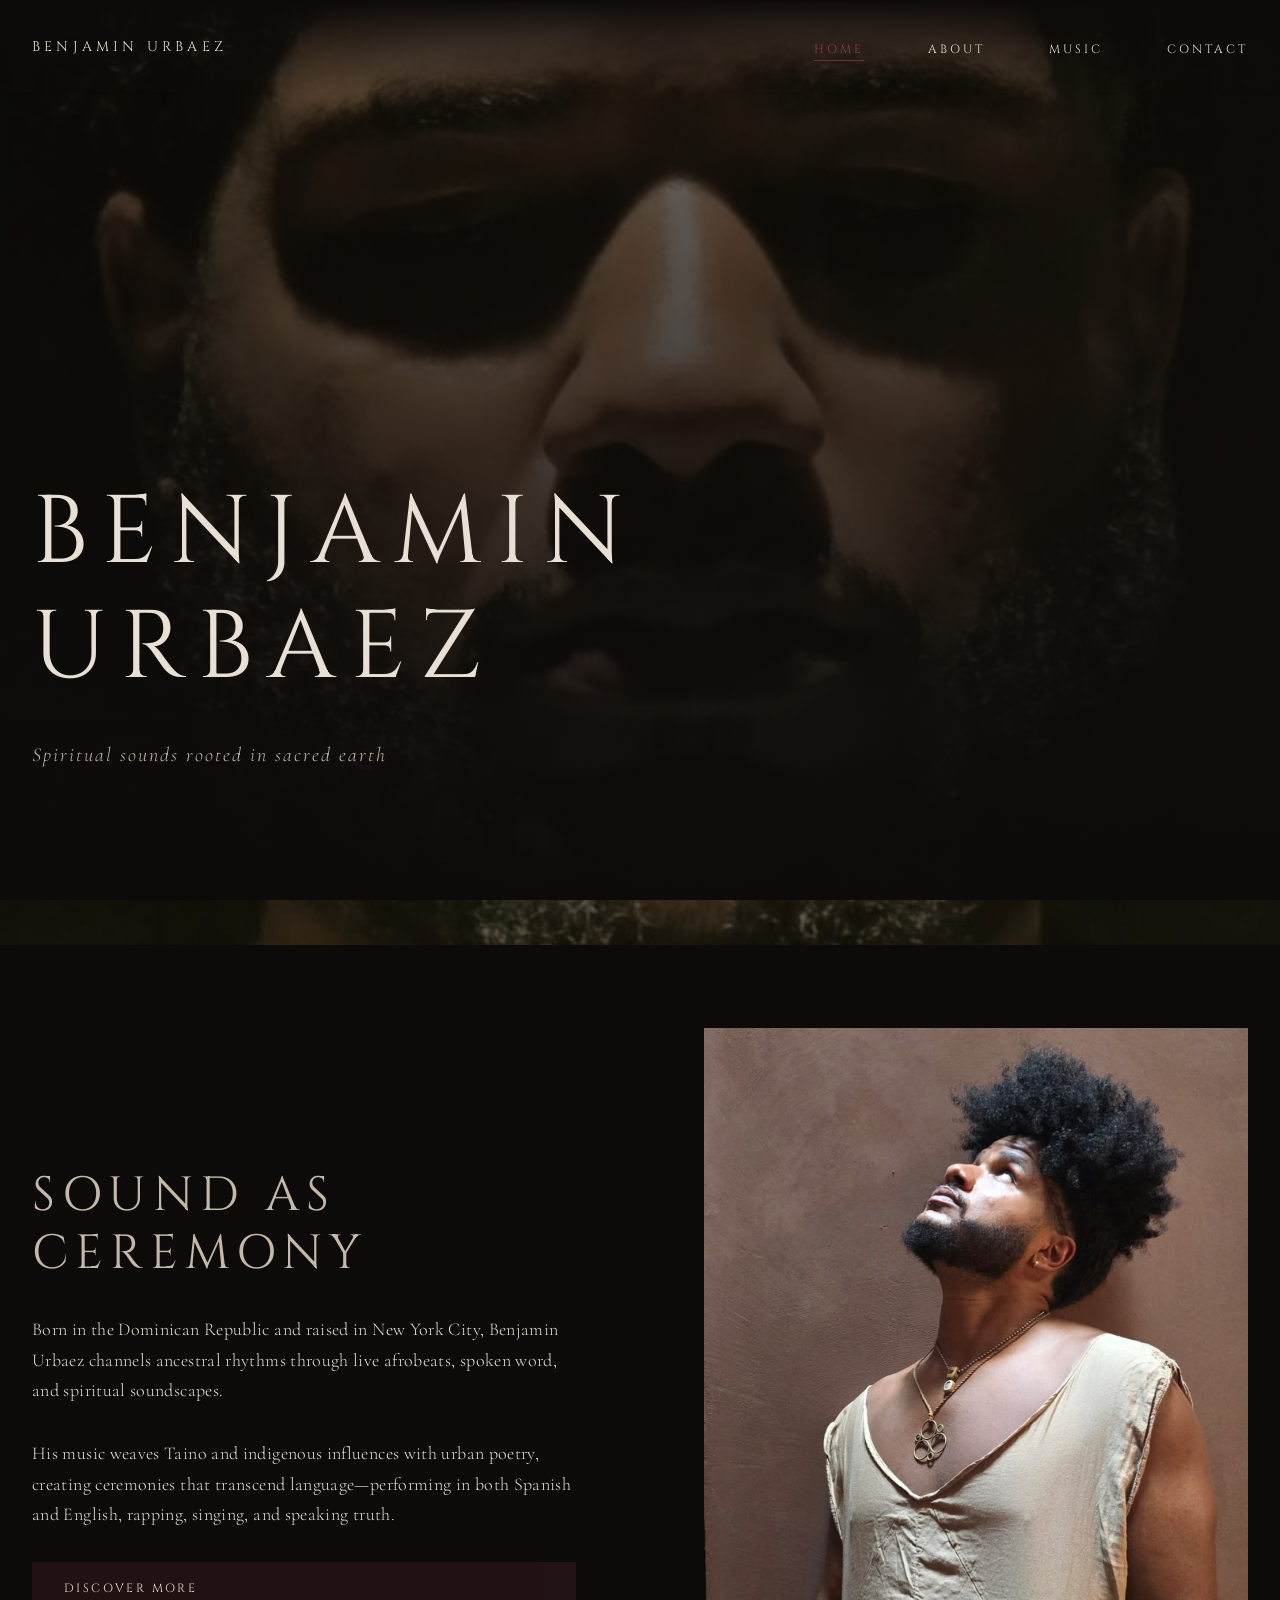
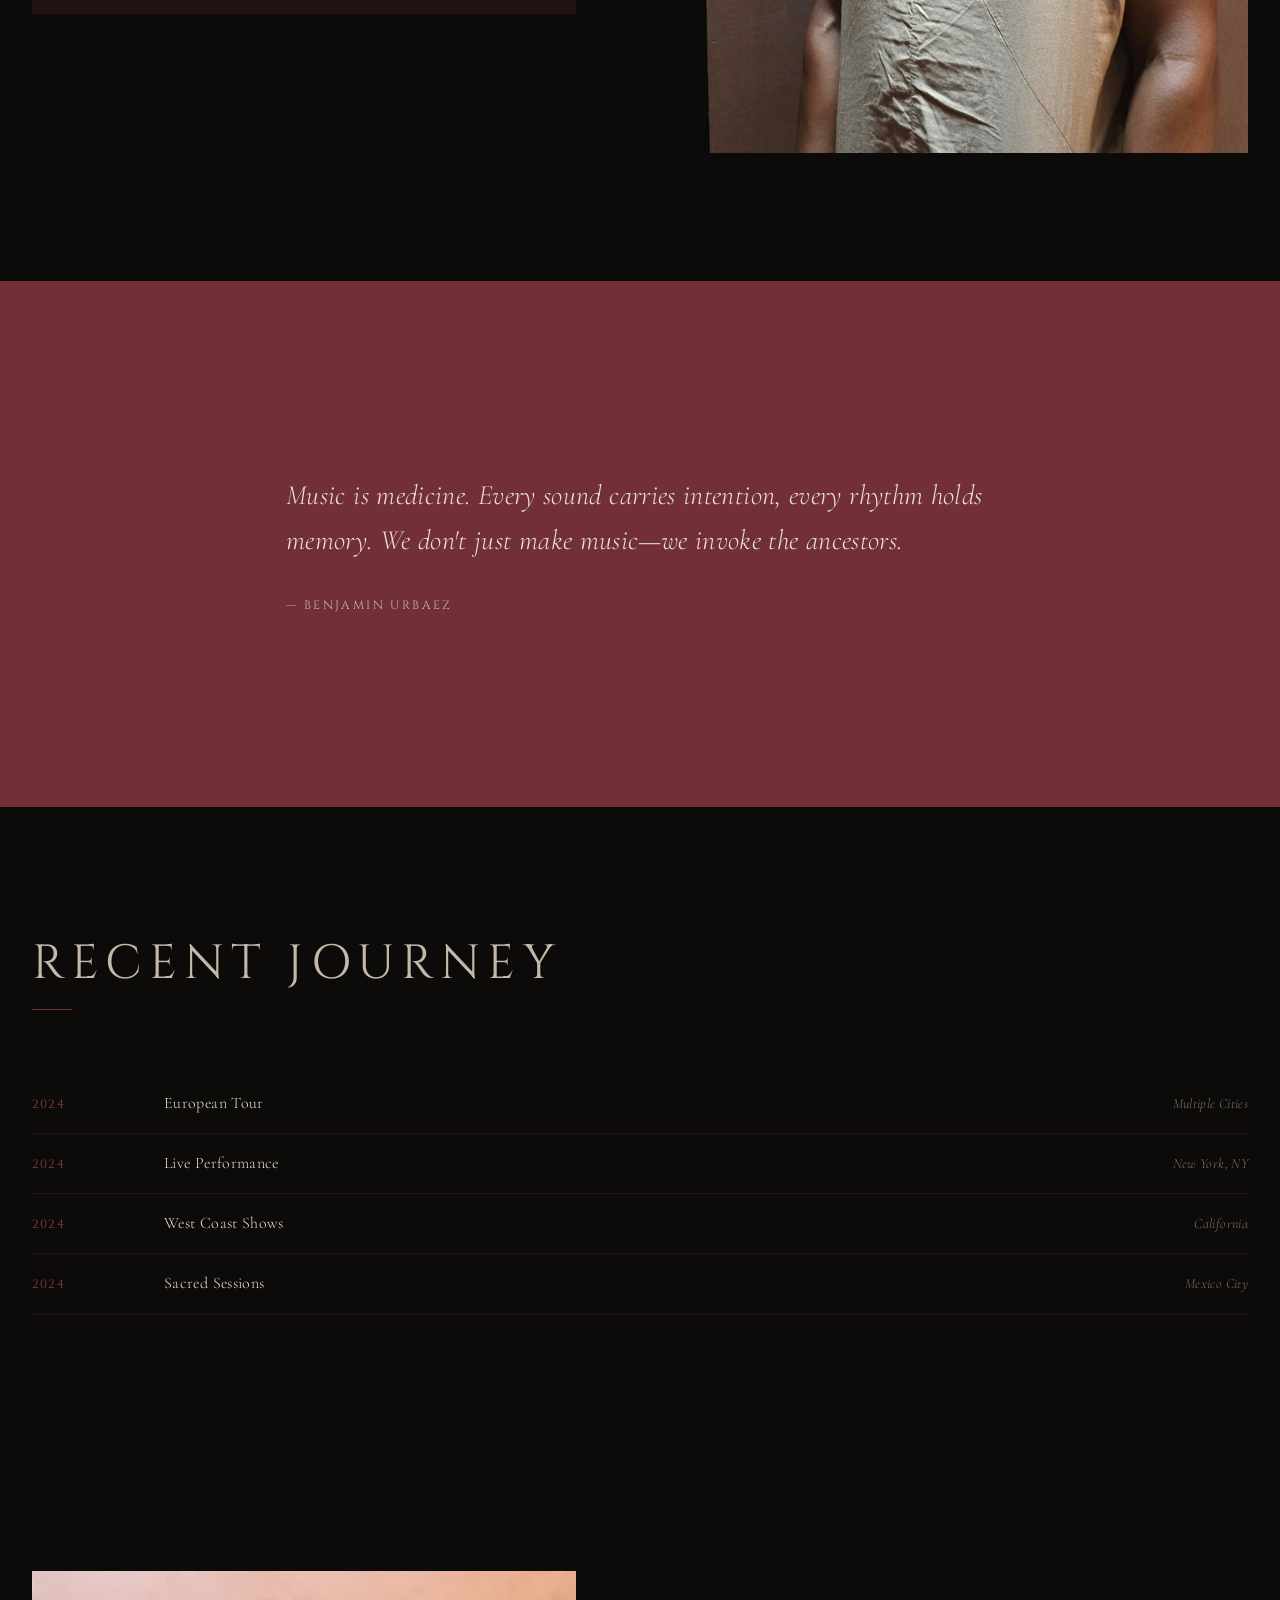
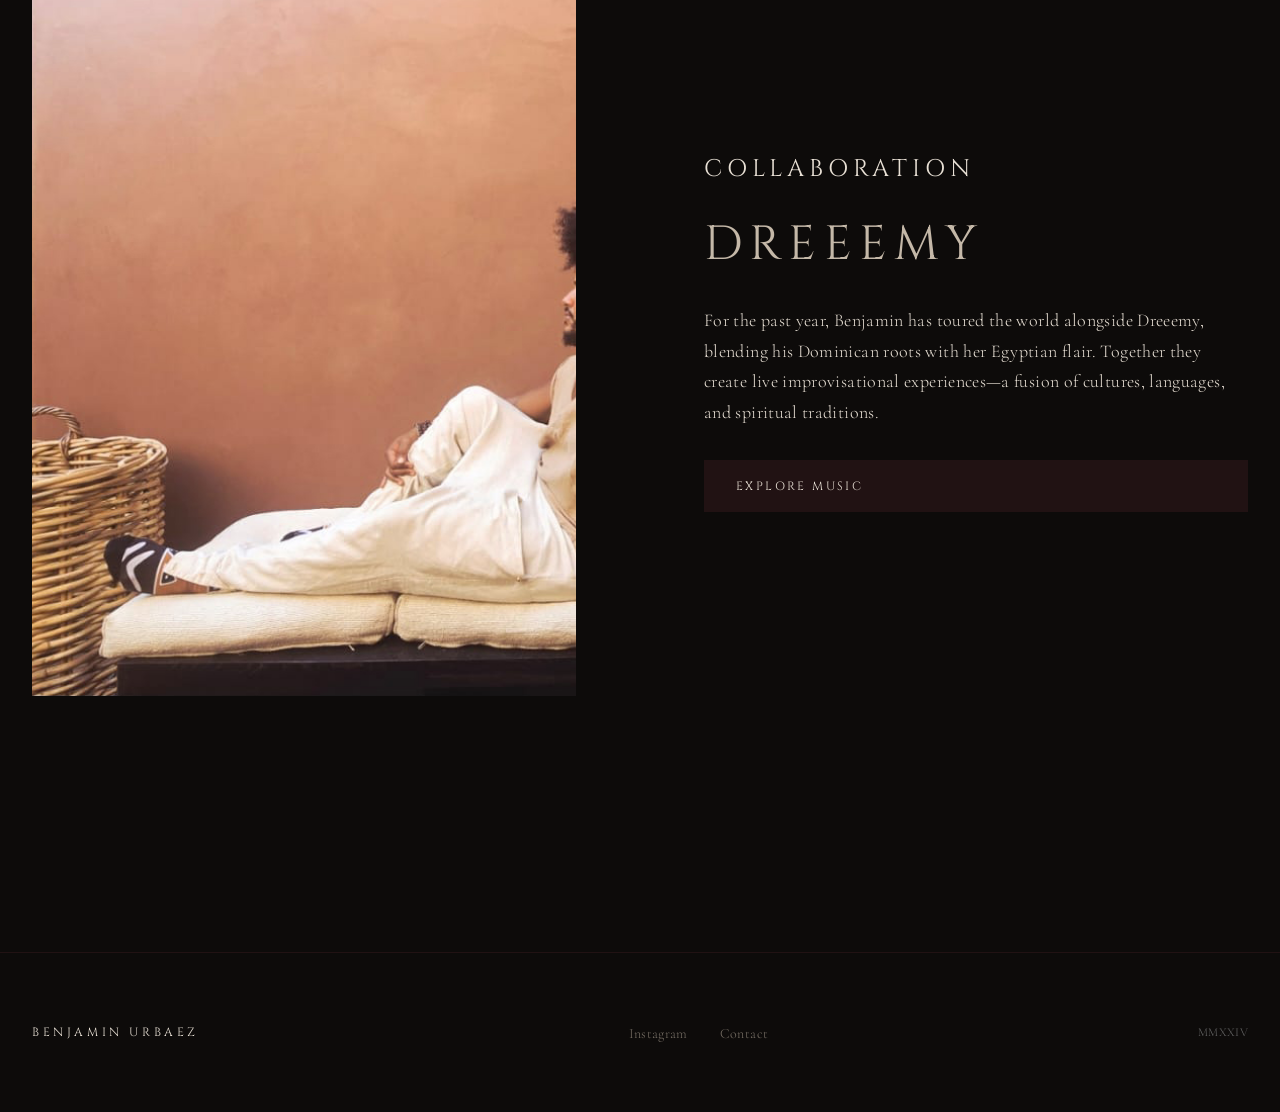
==== index.html @ ec0b2a38 "Initial commit: Benjamin Urbaez artist website Static HTML/CSS/JS site with editorial design aesthet" ====
<!DOCTYPE html>
<html lang="en">
<head>
  <meta charset="UTF-8">
  <meta name="viewport" content="width=device-width, initial-scale=1.0">
  <title>Benjamin Urbaez | Spiritual Music Artist</title>
  <meta name="description" content="Benjamin Urbaez - Dominican-American spiritual music artist. Live afrobeats, spoken word, and indigenous-influenced soundscapes.">
  <link rel="stylesheet" href="styles.css">
</head>
<body>

  <nav class="nav">
    <div class="container nav__inner">
      <a href="index.html" class="nav__logo">Benjamin Urbaez</a>
      <ul class="nav__links">
        <li><a href="index.html" class="nav__link active">Home</a></li>
        <li><a href="about.html" class="nav__link">About</a></li>
        <li><a href="music.html" class="nav__link">Music</a></li>
        <li><a href="contact.html" class="nav__link">Contact</a></li>
      </ul>
      <button class="nav__toggle" aria-label="Toggle navigation">
        <span></span>
        <span></span>
        <span></span>
      </button>
    </div>
  </nav>

  <section class="hero">
    <div class="hero__background">
      <img src="assets/benjaminurbaez_02.jpeg" alt="Benjamin Urbaez" class="hero__image">
      <div class="hero__overlay"></div>
    </div>
    <div class="container hero__content">
      <h1 class="hero__title animate-fade-in-up">Benjamin<br>Urbaez</h1>
      <p class="hero__subtitle animate-fade-in-up animate-delay-2">Spiritual sounds rooted in sacred earth</p>
    </div>
  </section>

  <section class="section">
    <div class="container">
      <div class="content-block">
        <div class="content-block__text">
          <h2 class="animate-fade-in-up">Sound as<br>Ceremony</h2>
          <p class="animate-fade-in-up animate-delay-1">
            Born in the Dominican Republic and raised in New York City, Benjamin Urbaez channels ancestral rhythms through live afrobeats, spoken word, and spiritual soundscapes.
          </p>
          <p class="animate-fade-in-up animate-delay-2">
            His music weaves Taino and indigenous influences with urban poetry, creating ceremonies that transcend language—performing in both Spanish and English, rapping, singing, and speaking truth.
          </p>
          <a href="about.html" class="social-link animate-fade-in-up animate-delay-3">Discover More</a>
        </div>
        <div class="content-block__image animate-fade-in-up animate-delay-2">
          <img src="assets/benjaminurbaez_05.jpeg" alt="Benjamin Urbaez portrait">
        </div>
      </div>
    </div>
  </section>

  <section class="section section--burgundy">
    <div class="container container--narrow">
      <div class="quote">
        <p class="quote__text">Music is medicine. Every sound carries intention, every rhythm holds memory. We don't just make music—we invoke the ancestors.</p>
        <p class="quote__attribution">— Benjamin Urbaez</p>
      </div>
    </div>
  </section>

  <section class="section">
    <div class="container">
      <div class="section__header">
        <h2 class="section__title">Recent Journey</h2>
        <div class="section__line"></div>
      </div>
      <div class="tour-list">
        <div class="tour-item">
          <span class="tour-item__date">2024</span>
          <span class="tour-item__venue">European Tour</span>
          <span class="tour-item__city">Multiple Cities</span>
        </div>
        <div class="tour-item">
          <span class="tour-item__date">2024</span>
          <span class="tour-item__venue">Live Performance</span>
          <span class="tour-item__city">New York, NY</span>
        </div>
        <div class="tour-item">
          <span class="tour-item__date">2024</span>
          <span class="tour-item__venue">West Coast Shows</span>
          <span class="tour-item__city">California</span>
        </div>
        <div class="tour-item">
          <span class="tour-item__date">2024</span>
          <span class="tour-item__venue">Sacred Sessions</span>
          <span class="tour-item__city">Mexico City</span>
        </div>
      </div>
    </div>
  </section>

  <section class="section">
    <div class="container">
      <div class="content-block content-block--reverse">
        <div class="content-block__text">
          <h3>Collaboration</h3>
          <h2>Dreeemy</h2>
          <p>
            For the past year, Benjamin has toured the world alongside Dreeemy, blending his Dominican roots with her Egyptian flair. Together they create live improvisational experiences—a fusion of cultures, languages, and spiritual traditions.
          </p>
          <a href="music.html" class="social-link">Explore Music</a>
        </div>
        <div class="content-block__image">
          <img src="assets/benjaminurbaez_04.jpeg" alt="Benjamin Urbaez performing">
        </div>
      </div>
    </div>
  </section>

  <footer class="footer">
    <div class="container footer__inner">
      <span class="footer__logo">Benjamin Urbaez</span>
      <ul class="footer__links">
        <li><a href="https://www.instagram.com/benji_urbaez/" target="_blank" rel="noopener" class="footer__link">Instagram</a></li>
        <li><a href="contact.html" class="footer__link">Contact</a></li>
      </ul>
      <span class="footer__copy">MMXXIV</span>
    </div>
  </footer>

  <script src="script.js"></script>
</body>
</html>
---- styles.css ----
/* Benjamin Urbaez - Sacred Earth Editorial */
@import url('https://fonts.googleapis.com/css2?family=Cinzel:wght@400;500;600;700&family=Cormorant+Garamond:ital,wght@0,300;0,400;0,500;0,600;1,300;1,400&display=swap');

:root {
  /* Sacred Earth Palette */
  --black: #0D0B0A;
  --burgundy: #722F37;
  --burgundy-light: #8B4049;
  --brown: #4A3728;
  --brown-light: #5E4A3A;
  --grey: #6B6B6B;
  --grey-warm: #7A7268;
  --cream: #E8E0D5;
  --cream-muted: #C4B8A8;

  /* Typography */
  --font-display: 'Cinzel', serif;
  --font-body: 'Cormorant Garamond', serif;

  /* Spacing */
  --space-xs: 0.5rem;
  --space-sm: 1rem;
  --space-md: 2rem;
  --space-lg: 4rem;
  --space-xl: 8rem;
  --space-2xl: 12rem;
}

*, *::before, *::after {
  margin: 0;
  padding: 0;
  box-sizing: border-box;
}

html {
  font-size: 16px;
  scroll-behavior: smooth;
}

body {
  font-family: var(--font-body);
  font-size: 1.125rem;
  font-weight: 300;
  line-height: 1.7;
  color: var(--cream);
  background-color: var(--black);
  min-height: 100vh;
  overflow-x: hidden;
  letter-spacing: 0.02em;
}

::selection {
  background: var(--burgundy);
  color: var(--cream);
}

/* Typography */
h1, h2, h3, h4 {
  font-family: var(--font-display);
  font-weight: 400;
  letter-spacing: 0.15em;
  text-transform: uppercase;
  line-height: 1.2;
}

h1 {
  font-size: clamp(2.5rem, 8vw, 6rem);
}

h2 {
  font-size: clamp(1.75rem, 4vw, 3rem);
  color: var(--cream-muted);
}

h3 {
  font-size: clamp(1.25rem, 2vw, 1.5rem);
  letter-spacing: 0.2em;
}

p {
  max-width: 65ch;
}

a {
  color: var(--cream);
  text-decoration: none;
  transition: color 0.3s ease;
}

a:hover {
  color: var(--burgundy-light);
}

/* Layout */
.container {
  width: 100%;
  max-width: 1400px;
  margin: 0 auto;
  padding: 0 var(--space-md);
}

.container--wide {
  max-width: 1600px;
}

.container--narrow {
  max-width: 900px;
}

/* Navigation */
.nav {
  position: fixed;
  top: 0;
  left: 0;
  right: 0;
  z-index: 100;
  padding: var(--space-md) 0;
  background: linear-gradient(to bottom, var(--black) 0%, transparent 100%);
}

.nav__inner {
  display: flex;
  justify-content: space-between;
  align-items: center;
}

.nav__logo {
  font-family: var(--font-display);
  font-size: 0.875rem;
  letter-spacing: 0.3em;
  text-transform: uppercase;
}

.nav__links {
  display: flex;
  gap: var(--space-lg);
  list-style: none;
}

.nav__link {
  font-family: var(--font-display);
  font-size: 0.75rem;
  letter-spacing: 0.25em;
  text-transform: uppercase;
  position: relative;
}

.nav__link::after {
  content: '';
  position: absolute;
  bottom: -4px;
  left: 0;
  width: 0;
  height: 1px;
  background: var(--burgundy);
  transition: width 0.4s ease;
}

.nav__link:hover::after,
.nav__link.active::after {
  width: 100%;
}

.nav__link.active {
  color: var(--burgundy-light);
}

/* Mobile Nav Toggle */
.nav__toggle {
  display: none;
  flex-direction: column;
  gap: 6px;
  background: none;
  border: none;
  cursor: pointer;
  padding: var(--space-xs);
}

.nav__toggle span {
  width: 24px;
  height: 1px;
  background: var(--cream);
  transition: all 0.3s ease;
}

/* Hero Section */
.hero {
  min-height: 100vh;
  display: flex;
  flex-direction: column;
  justify-content: flex-end;
  padding-bottom: var(--space-xl);
  position: relative;
}

.hero__background {
  position: absolute;
  inset: 0;
  z-index: -1;
}

.hero__image {
  width: 100%;
  height: 100%;
  object-fit: cover;
  opacity: 0.6;
  filter: grayscale(20%);
}

.hero__overlay {
  position: absolute;
  inset: 0;
  background: linear-gradient(
    to top,
    var(--black) 0%,
    rgba(13, 11, 10, 0.7) 40%,
    rgba(13, 11, 10, 0.3) 100%
  );
}

.hero__content {
  position: relative;
  z-index: 1;
}

.hero__title {
  margin-bottom: var(--space-md);
}

.hero__subtitle {
  font-family: var(--font-body);
  font-size: clamp(1rem, 2vw, 1.25rem);
  font-weight: 300;
  font-style: italic;
  letter-spacing: 0.1em;
  color: var(--cream-muted);
  text-transform: none;
}

/* Page Header */
.page-header {
  padding-top: calc(var(--space-xl) + 80px);
  padding-bottom: var(--space-lg);
}

.page-header__title {
  margin-bottom: var(--space-sm);
}

.page-header__line {
  width: 60px;
  height: 1px;
  background: var(--burgundy);
}

/* Sections */
.section {
  padding: var(--space-xl) 0;
}

.section--burgundy {
  background: var(--burgundy);
}

.section--brown {
  background: var(--brown);
}

.section__header {
  margin-bottom: var(--space-lg);
}

.section__title {
  margin-bottom: var(--space-sm);
}

.section__line {
  width: 40px;
  height: 1px;
  background: var(--burgundy);
}

/* Grid Layouts */
.grid {
  display: grid;
  gap: var(--space-lg);
}

.grid--2 {
  grid-template-columns: repeat(2, 1fr);
}

.grid--3 {
  grid-template-columns: repeat(3, 1fr);
}

.grid--asymmetric {
  grid-template-columns: 1fr 1.5fr;
}

/* Content Blocks */
.content-block {
  display: grid;
  grid-template-columns: 1fr 1fr;
  gap: var(--space-xl);
  align-items: center;
}

.content-block--reverse {
  direction: rtl;
}

.content-block--reverse > * {
  direction: ltr;
}

.content-block__text {
  display: flex;
  flex-direction: column;
  gap: var(--space-md);
}

.content-block__image {
  aspect-ratio: 3/4;
  overflow: hidden;
}

.content-block__image img {
  width: 100%;
  height: 100%;
  object-fit: cover;
  filter: grayscale(10%);
  transition: filter 0.6s ease, transform 0.6s ease;
}

.content-block__image:hover img {
  filter: grayscale(0%);
  transform: scale(1.02);
}

/* Cards */
.card {
  display: flex;
  flex-direction: column;
  gap: var(--space-sm);
}

.card__image {
  aspect-ratio: 1/1;
  overflow: hidden;
  background: var(--brown);
}

.card__image img {
  width: 100%;
  height: 100%;
  object-fit: cover;
  filter: grayscale(20%);
  transition: filter 0.4s ease, transform 0.6s ease;
}

.card:hover .card__image img {
  filter: grayscale(0%);
  transform: scale(1.05);
}

.card__title {
  font-family: var(--font-display);
  font-size: 0.875rem;
  letter-spacing: 0.2em;
  text-transform: uppercase;
}

.card__meta {
  font-size: 0.875rem;
  color: var(--grey-warm);
  font-style: italic;
}

/* Music List */
.music-list {
  display: flex;
  flex-direction: column;
}

.music-item {
  display: grid;
  grid-template-columns: auto 1fr auto;
  gap: var(--space-md);
  padding: var(--space-md) 0;
  align-items: baseline;
  border-bottom: 1px solid rgba(114, 47, 55, 0.3);
  transition: background 0.3s ease;
}

.music-item:hover {
  background: rgba(114, 47, 55, 0.1);
  margin: 0 calc(var(--space-md) * -1);
  padding-left: var(--space-md);
  padding-right: var(--space-md);
}

.music-item__number {
  font-family: var(--font-display);
  font-size: 0.75rem;
  letter-spacing: 0.1em;
  color: var(--grey);
}

.music-item__title {
  font-family: var(--font-display);
  font-size: 1rem;
  letter-spacing: 0.15em;
  text-transform: uppercase;
}

.music-item__year {
  font-size: 0.875rem;
  color: var(--grey-warm);
  font-style: italic;
}

/* Collaborations */
.collab {
  display: flex;
  flex-direction: column;
  gap: var(--space-xs);
  padding: var(--space-md);
  background: rgba(74, 55, 40, 0.2);
  transition: background 0.3s ease;
}

.collab:hover {
  background: rgba(74, 55, 40, 0.4);
}

.collab__artist {
  font-family: var(--font-display);
  font-size: 0.875rem;
  letter-spacing: 0.2em;
  text-transform: uppercase;
  color: var(--cream);
}

.collab__description {
  font-size: 0.875rem;
  color: var(--cream-muted);
  font-style: italic;
}

/* Tour Dates */
.tour-item {
  display: grid;
  grid-template-columns: 100px 1fr auto;
  gap: var(--space-md);
  padding: var(--space-sm) 0;
  align-items: baseline;
  border-bottom: 1px solid rgba(114, 47, 55, 0.2);
}

.tour-item__date {
  font-family: var(--font-display);
  font-size: 0.75rem;
  letter-spacing: 0.1em;
  color: var(--burgundy-light);
}

.tour-item__venue {
  font-size: 1rem;
}

.tour-item__city {
  font-size: 0.875rem;
  color: var(--grey-warm);
  font-style: italic;
  text-align: right;
}

/* Quote Block */
.quote {
  padding: var(--space-lg);
  background: rgba(114, 47, 55, 0.15);
  position: relative;
}

.quote::before {
  content: '"';
  font-family: var(--font-display);
  font-size: 6rem;
  color: var(--burgundy);
  opacity: 0.3;
  position: absolute;
  top: -1rem;
  left: var(--space-md);
  line-height: 1;
}

.quote__text {
  font-size: clamp(1.25rem, 2.5vw, 1.75rem);
  font-style: italic;
  font-weight: 300;
  line-height: 1.6;
  position: relative;
  z-index: 1;
}

.quote__attribution {
  margin-top: var(--space-md);
  font-family: var(--font-display);
  font-size: 0.75rem;
  letter-spacing: 0.2em;
  text-transform: uppercase;
  color: var(--cream-muted);
}

/* Contact Form */
.contact-grid {
  display: grid;
  grid-template-columns: 1fr 1fr;
  gap: var(--space-xl);
}

.contact-info {
  display: flex;
  flex-direction: column;
  gap: var(--space-lg);
}

.contact-block {
  display: flex;
  flex-direction: column;
  gap: var(--space-xs);
}

.contact-block__label {
  font-family: var(--font-display);
  font-size: 0.75rem;
  letter-spacing: 0.25em;
  text-transform: uppercase;
  color: var(--burgundy-light);
}

.contact-block__value {
  font-size: 1.125rem;
}

.contact-block__value a {
  transition: color 0.3s ease;
}

.contact-block__value a:hover {
  color: var(--burgundy-light);
}

/* Social Links */
.social-links {
  display: flex;
  gap: var(--space-md);
}

.social-link {
  font-family: var(--font-display);
  font-size: 0.75rem;
  letter-spacing: 0.2em;
  text-transform: uppercase;
  padding: var(--space-sm) var(--space-md);
  background: rgba(114, 47, 55, 0.2);
  transition: background 0.3s ease, color 0.3s ease;
}

.social-link:hover {
  background: var(--burgundy);
  color: var(--cream);
}

/* Instagram Embed Container */
.instagram-embed {
  background: rgba(74, 55, 40, 0.15);
  padding: var(--space-md);
  min-height: 400px;
  display: flex;
  align-items: center;
  justify-content: center;
}

.instagram-embed iframe {
  max-width: 100%;
}

/* Footer */
.footer {
  padding: var(--space-lg) 0;
  border-top: 1px solid rgba(114, 47, 55, 0.2);
  margin-top: var(--space-xl);
}

.footer__inner {
  display: flex;
  justify-content: space-between;
  align-items: center;
}

.footer__logo {
  font-family: var(--font-display);
  font-size: 0.75rem;
  letter-spacing: 0.3em;
  text-transform: uppercase;
}

.footer__links {
  display: flex;
  gap: var(--space-md);
  list-style: none;
}

.footer__link {
  font-size: 0.875rem;
  color: var(--grey-warm);
}

.footer__link:hover {
  color: var(--cream);
}

.footer__copy {
  font-size: 0.75rem;
  color: var(--grey);
}

/* Animations */
@keyframes fadeInUp {
  from {
    opacity: 0;
    transform: translateY(30px);
  }
  to {
    opacity: 1;
    transform: translateY(0);
  }
}

@keyframes fadeIn {
  from { opacity: 0; }
  to { opacity: 1; }
}

.animate-fade-in {
  animation: fadeIn 1s ease forwards;
}

.animate-fade-in-up {
  animation: fadeInUp 0.8s ease forwards;
}

.animate-delay-1 { animation-delay: 0.1s; opacity: 0; }
.animate-delay-2 { animation-delay: 0.2s; opacity: 0; }
.animate-delay-3 { animation-delay: 0.3s; opacity: 0; }
.animate-delay-4 { animation-delay: 0.4s; opacity: 0; }
.animate-delay-5 { animation-delay: 0.5s; opacity: 0; }

/* Responsive */
@media (max-width: 1024px) {
  .grid--2, .grid--3 {
    grid-template-columns: 1fr;
  }

  .grid--asymmetric {
    grid-template-columns: 1fr;
  }

  .content-block {
    grid-template-columns: 1fr;
    gap: var(--space-lg);
  }

  .content-block--reverse {
    direction: ltr;
  }

  .contact-grid {
    grid-template-columns: 1fr;
  }
}

@media (max-width: 768px) {
  :root {
    --space-lg: 3rem;
    --space-xl: 5rem;
  }

  .nav__links {
    position: fixed;
    top: 0;
    right: -100%;
    width: 100%;
    height: 100vh;
    background: var(--black);
    flex-direction: column;
    justify-content: center;
    align-items: center;
    gap: var(--space-lg);
    transition: right 0.4s ease;
  }

  .nav__links.active {
    right: 0;
  }

  .nav__link {
    font-size: 1rem;
  }

  .nav__toggle {
    display: flex;
    z-index: 101;
  }

  .nav__toggle.active span:nth-child(1) {
    transform: rotate(45deg) translate(5px, 5px);
  }

  .nav__toggle.active span:nth-child(2) {
    opacity: 0;
  }

  .nav__toggle.active span:nth-child(3) {
    transform: rotate(-45deg) translate(5px, -5px);
  }

  .tour-item {
    grid-template-columns: 1fr;
    gap: var(--space-xs);
  }

  .tour-item__city {
    text-align: left;
  }

  .music-item {
    grid-template-columns: auto 1fr;
  }

  .music-item__year {
    grid-column: 2;
  }

  .footer__inner {
    flex-direction: column;
    gap: var(--space-md);
    text-align: center;
  }
}
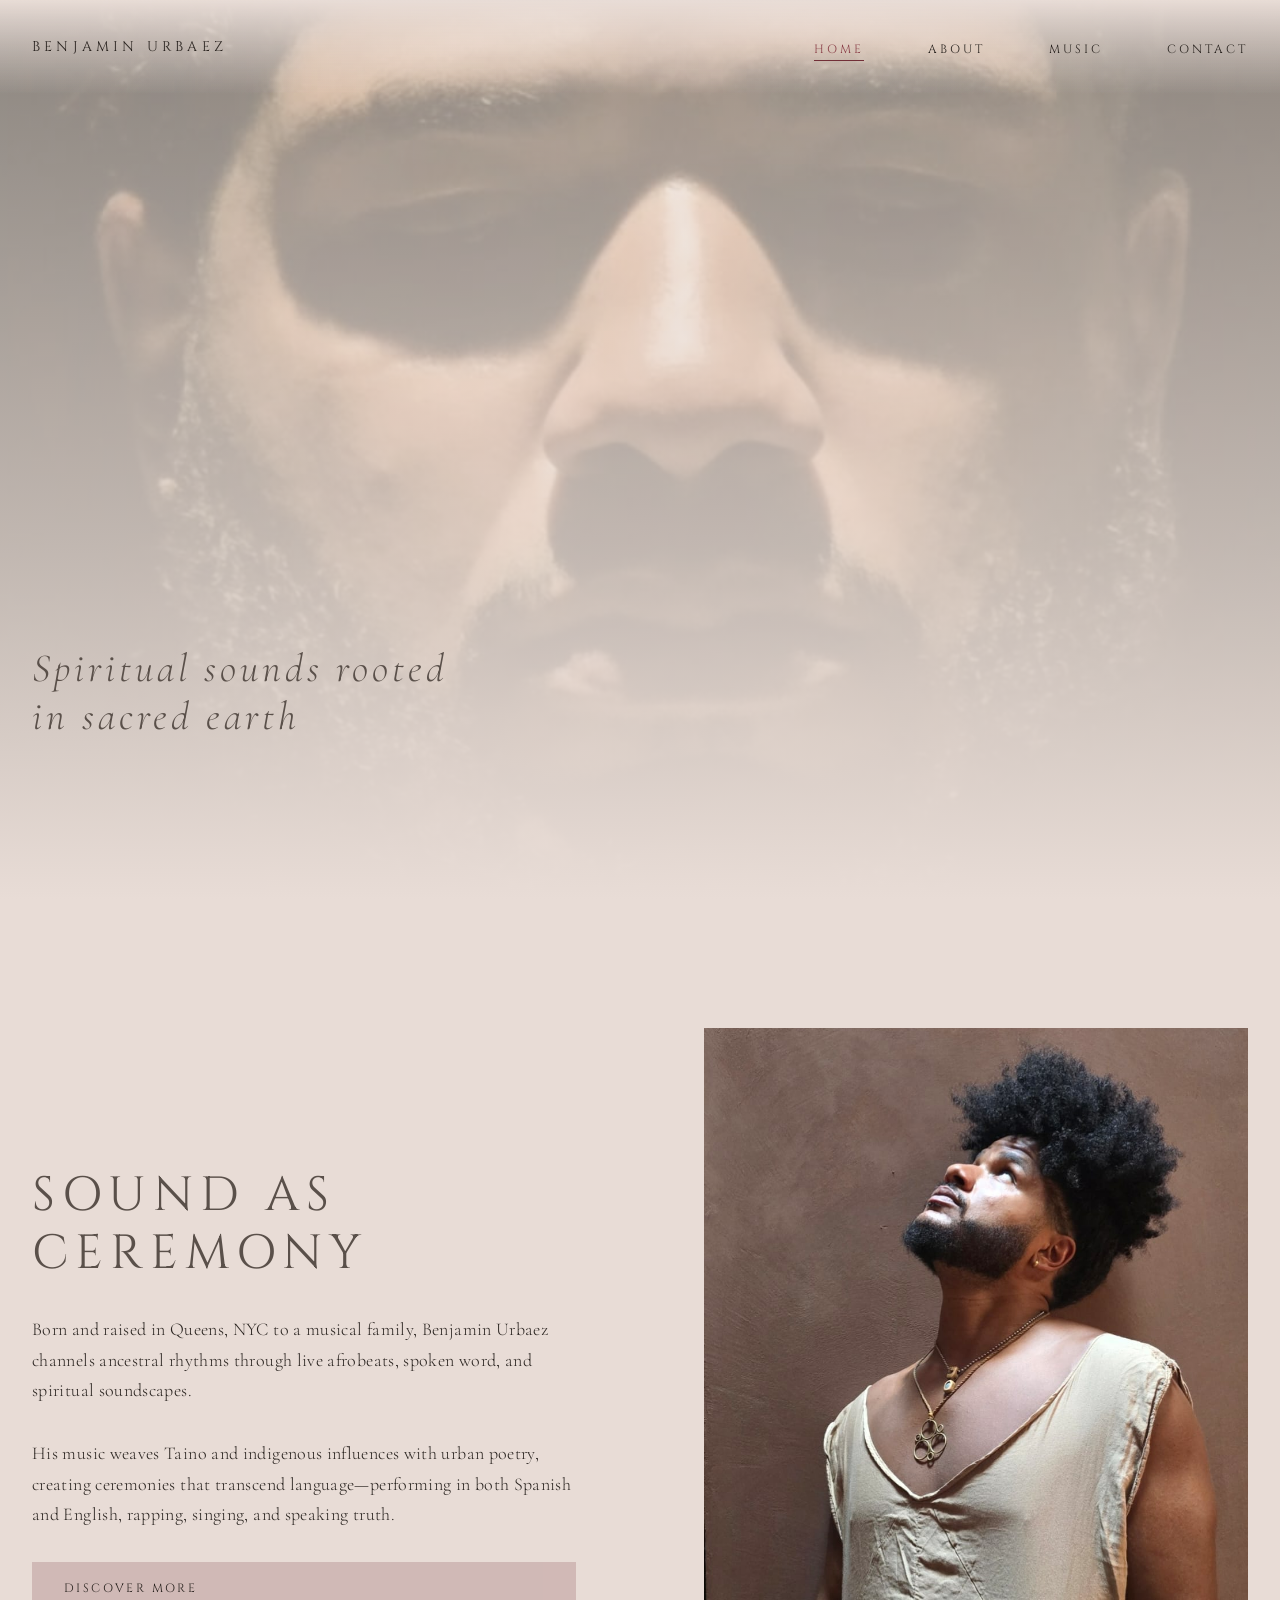
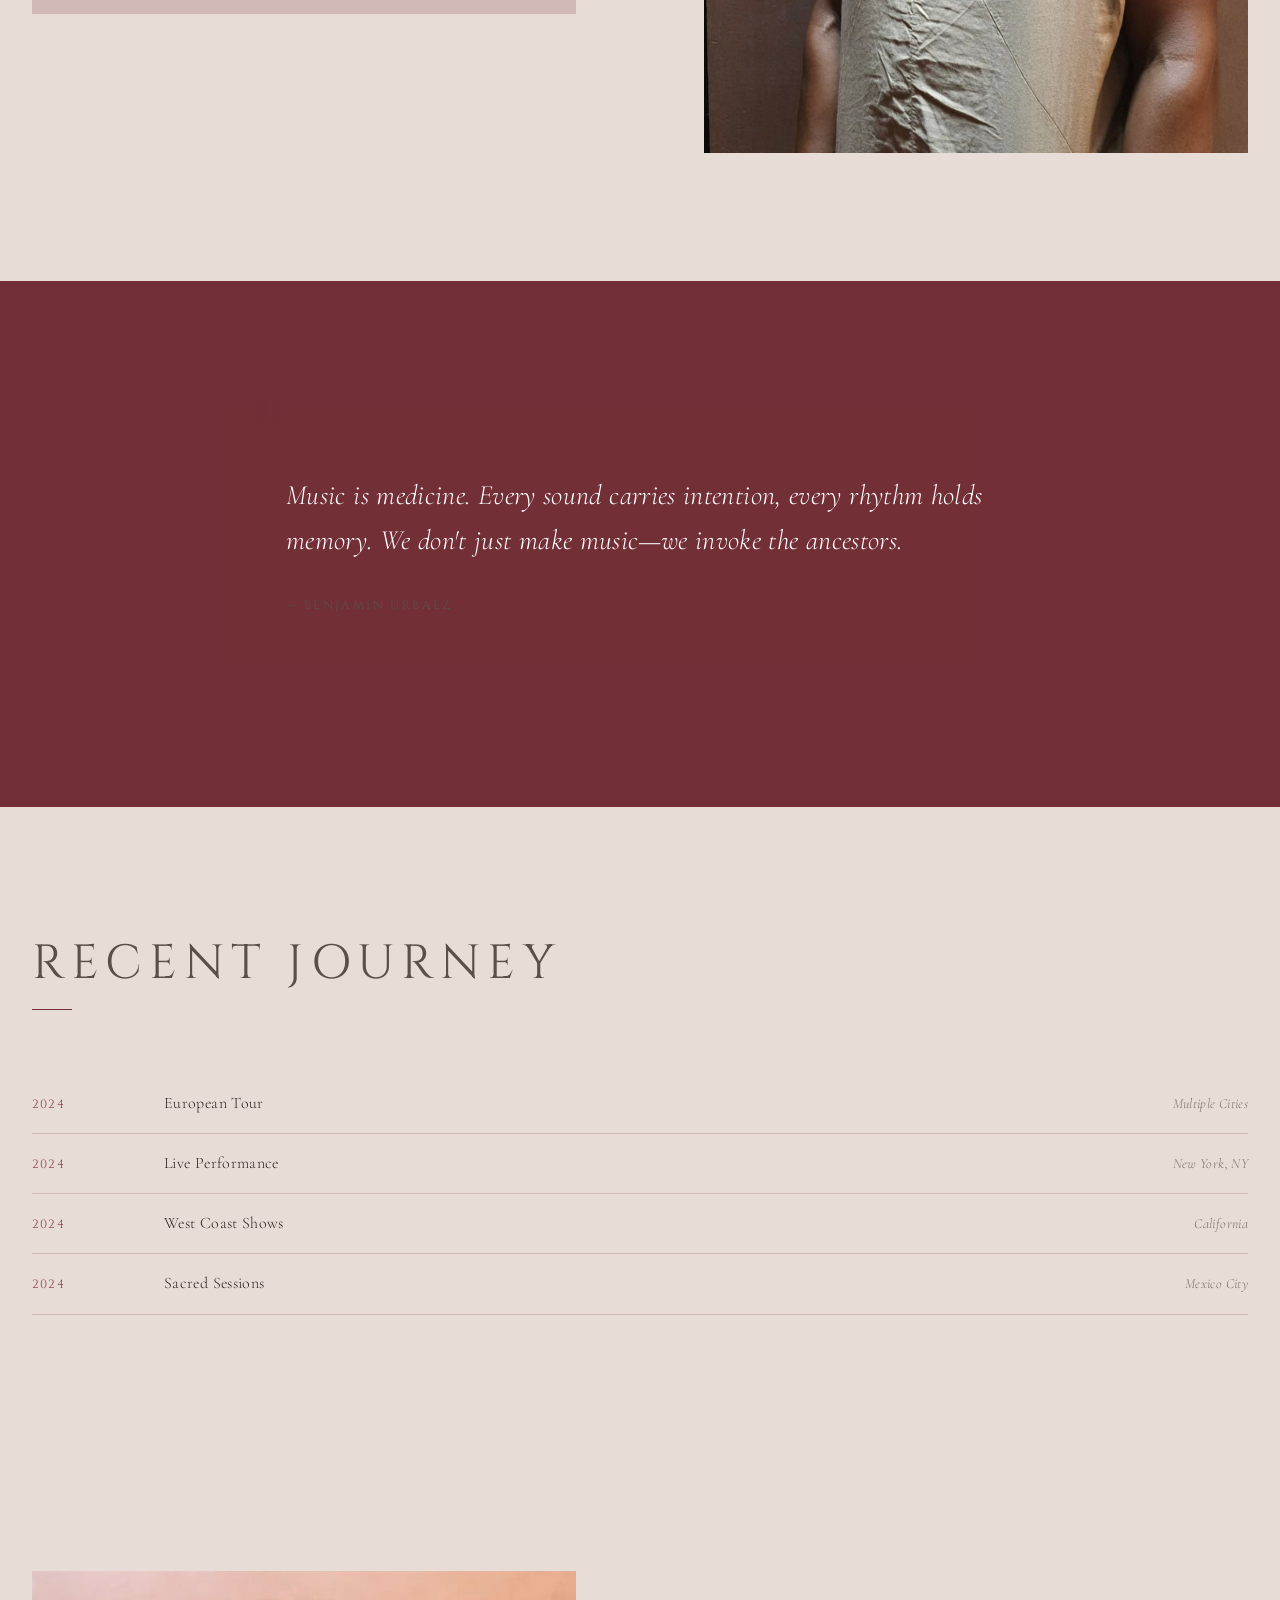
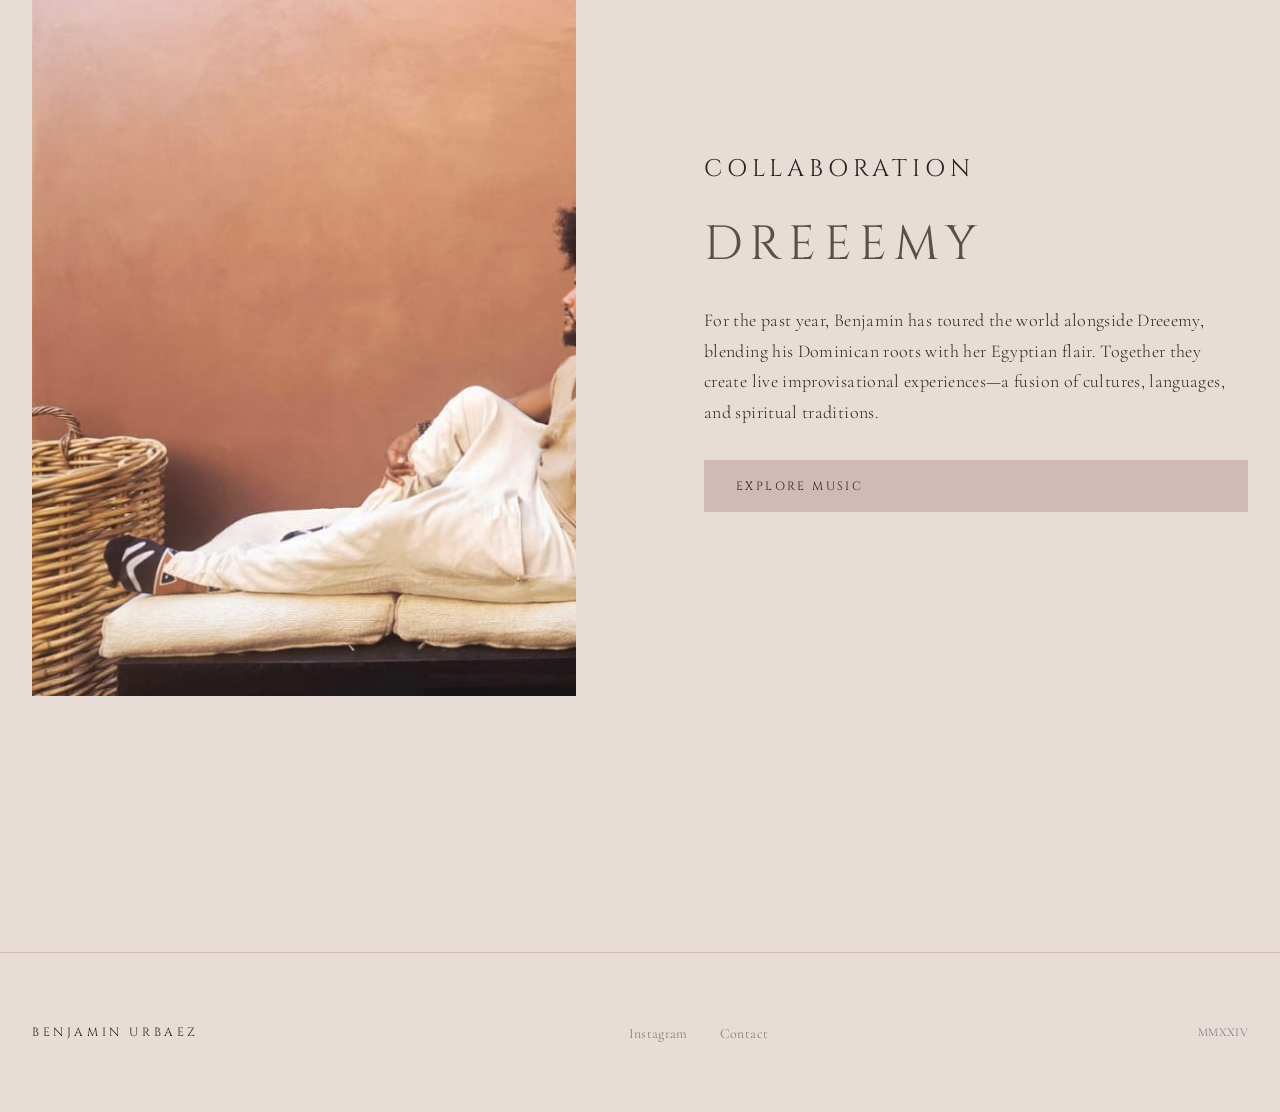
==== commit d4b72b47: "Switch to light theme and fix bio - Change background from dark to dusty rose (#E8DCD6) - Flip color" ====
--- a/index.html
+++ b/index.html
@@ -32,8 +32,7 @@
       <div class="hero__overlay"></div>
     </div>
     <div class="container hero__content">
-      <h1 class="hero__title animate-fade-in-up">Benjamin<br>Urbaez</h1>
-      <p class="hero__subtitle animate-fade-in-up animate-delay-2">Spiritual sounds rooted in sacred earth</p>
+      <h1 class="hero__title hero__title--large animate-fade-in-up">Spiritual sounds rooted<br>in sacred earth</h1>
     </div>
   </section>
 
@@ -43,7 +42,7 @@
         <div class="content-block__text">
           <h2 class="animate-fade-in-up">Sound as<br>Ceremony</h2>
           <p class="animate-fade-in-up animate-delay-1">
-            Born in the Dominican Republic and raised in New York City, Benjamin Urbaez channels ancestral rhythms through live afrobeats, spoken word, and spiritual soundscapes.
+            Born and raised in Queens, NYC to a musical family, Benjamin Urbaez channels ancestral rhythms through live afrobeats, spoken word, and spiritual soundscapes.
           </p>
           <p class="animate-fade-in-up animate-delay-2">
             His music weaves Taino and indigenous influences with urban poetry, creating ceremonies that transcend language—performing in both Spanish and English, rapping, singing, and speaking truth.
--- a/styles.css
+++ b/styles.css
@@ -2,16 +2,17 @@
 @import url('https://fonts.googleapis.com/css2?family=Cinzel:wght@400;500;600;700&family=Cormorant+Garamond:ital,wght@0,300;0,400;0,500;0,600;1,300;1,400&display=swap');
 
 :root {
-  /* Sacred Earth Palette */
-  --black: #0D0B0A;
+  /* Sacred Earth Palette - Light Mode */
+  --bg: #E8DCD6;
+  --bg-dark: #D8CCC6;
   --burgundy: #722F37;
   --burgundy-light: #8B4049;
   --brown: #4A3728;
   --brown-light: #5E4A3A;
   --grey: #6B6B6B;
   --grey-warm: #7A7268;
-  --cream: #E8E0D5;
-  --cream-muted: #C4B8A8;
+  --text: #2A2420;
+  --text-muted: #5A504A;
 
   /* Typography */
   --font-display: 'Cinzel', serif;
@@ -42,8 +43,8 @@
   font-size: 1.125rem;
   font-weight: 300;
   line-height: 1.7;
-  color: var(--cream);
-  background-color: var(--black);
+  color: var(--text);
+  background-color: var(--bg);
   min-height: 100vh;
   overflow-x: hidden;
   letter-spacing: 0.02em;
@@ -51,7 +52,7 @@
 
 ::selection {
   background: var(--burgundy);
-  color: var(--cream);
+  color: var(--bg);
 }
 
 /* Typography */
@@ -69,7 +70,7 @@
 
 h2 {
   font-size: clamp(1.75rem, 4vw, 3rem);
-  color: var(--cream-muted);
+  color: var(--text-muted);
 }
 
 h3 {
@@ -82,7 +83,7 @@
 }
 
 a {
-  color: var(--cream);
+  color: var(--text);
   text-decoration: none;
   transition: color 0.3s ease;
 }
@@ -115,7 +116,7 @@
   right: 0;
   z-index: 100;
   padding: var(--space-md) 0;
-  background: linear-gradient(to bottom, var(--black) 0%, transparent 100%);
+  background: linear-gradient(to bottom, var(--bg) 0%, transparent 100%);
 }
 
 .nav__inner {
@@ -140,6 +141,7 @@
 .nav__link {
   font-family: var(--font-display);
   font-size: 0.75rem;
+  font-weight: bolder;
   letter-spacing: 0.25em;
   text-transform: uppercase;
   position: relative;
@@ -179,7 +181,7 @@
 .nav__toggle span {
   width: 24px;
   height: 1px;
-  background: var(--cream);
+  background: var(--text);
   transition: all 0.3s ease;
 }
 
@@ -191,6 +193,7 @@
   justify-content: flex-end;
   padding-bottom: var(--space-xl);
   position: relative;
+  overflow: hidden;
 }
 
 .hero__background {
@@ -212,9 +215,9 @@
   inset: 0;
   background: linear-gradient(
     to top,
-    var(--black) 0%,
-    rgba(13, 11, 10, 0.7) 40%,
-    rgba(13, 11, 10, 0.3) 100%
+    var(--bg) 0%,
+    rgba(232, 220, 214, 0.7) 40%,
+    rgba(232, 220, 214, 0.3) 100%
   );
 }
 
@@ -233,8 +236,18 @@
   font-weight: 300;
   font-style: italic;
   letter-spacing: 0.1em;
-  color: var(--cream-muted);
+  color: var(--text-muted);
   text-transform: none;
+}
+
+.hero__title--large {
+  font-family: var(--font-body);
+  font-size: clamp(2rem, 4vw, 2.5rem);
+  font-weight: 300;
+  font-style: italic;
+  letter-spacing: 0.1em;
+  text-transform: none;
+  color: var(--text-muted);
 }
 
 /* Page Header */
@@ -439,12 +452,12 @@
   font-size: 0.875rem;
   letter-spacing: 0.2em;
   text-transform: uppercase;
-  color: var(--cream);
+  color: var(--text);
 }
 
 .collab__description {
   font-size: 0.875rem;
-  color: var(--cream-muted);
+  color: var(--text-muted);
   font-style: italic;
 }
 
@@ -502,6 +515,7 @@
   line-height: 1.6;
   position: relative;
   z-index: 1;
+  color: #fff;
 }
 
 .quote__attribution {
@@ -510,7 +524,7 @@
   font-size: 0.75rem;
   letter-spacing: 0.2em;
   text-transform: uppercase;
-  color: var(--cream-muted);
+  color: var(--text-muted);
 }
 
 /* Contact Form */
@@ -570,7 +584,7 @@
 
 .social-link:hover {
   background: var(--burgundy);
-  color: var(--cream);
+  color: var(--bg);
 }
 
 /* Instagram Embed Container */
@@ -619,7 +633,7 @@
 }
 
 .footer__link:hover {
-  color: var(--cream);
+  color: var(--text);
 }
 
 .footer__copy {
@@ -694,7 +708,7 @@
     right: -100%;
     width: 100%;
     height: 100vh;
-    background: var(--black);
+    background: var(--bg);
     flex-direction: column;
     justify-content: center;
     align-items: center;
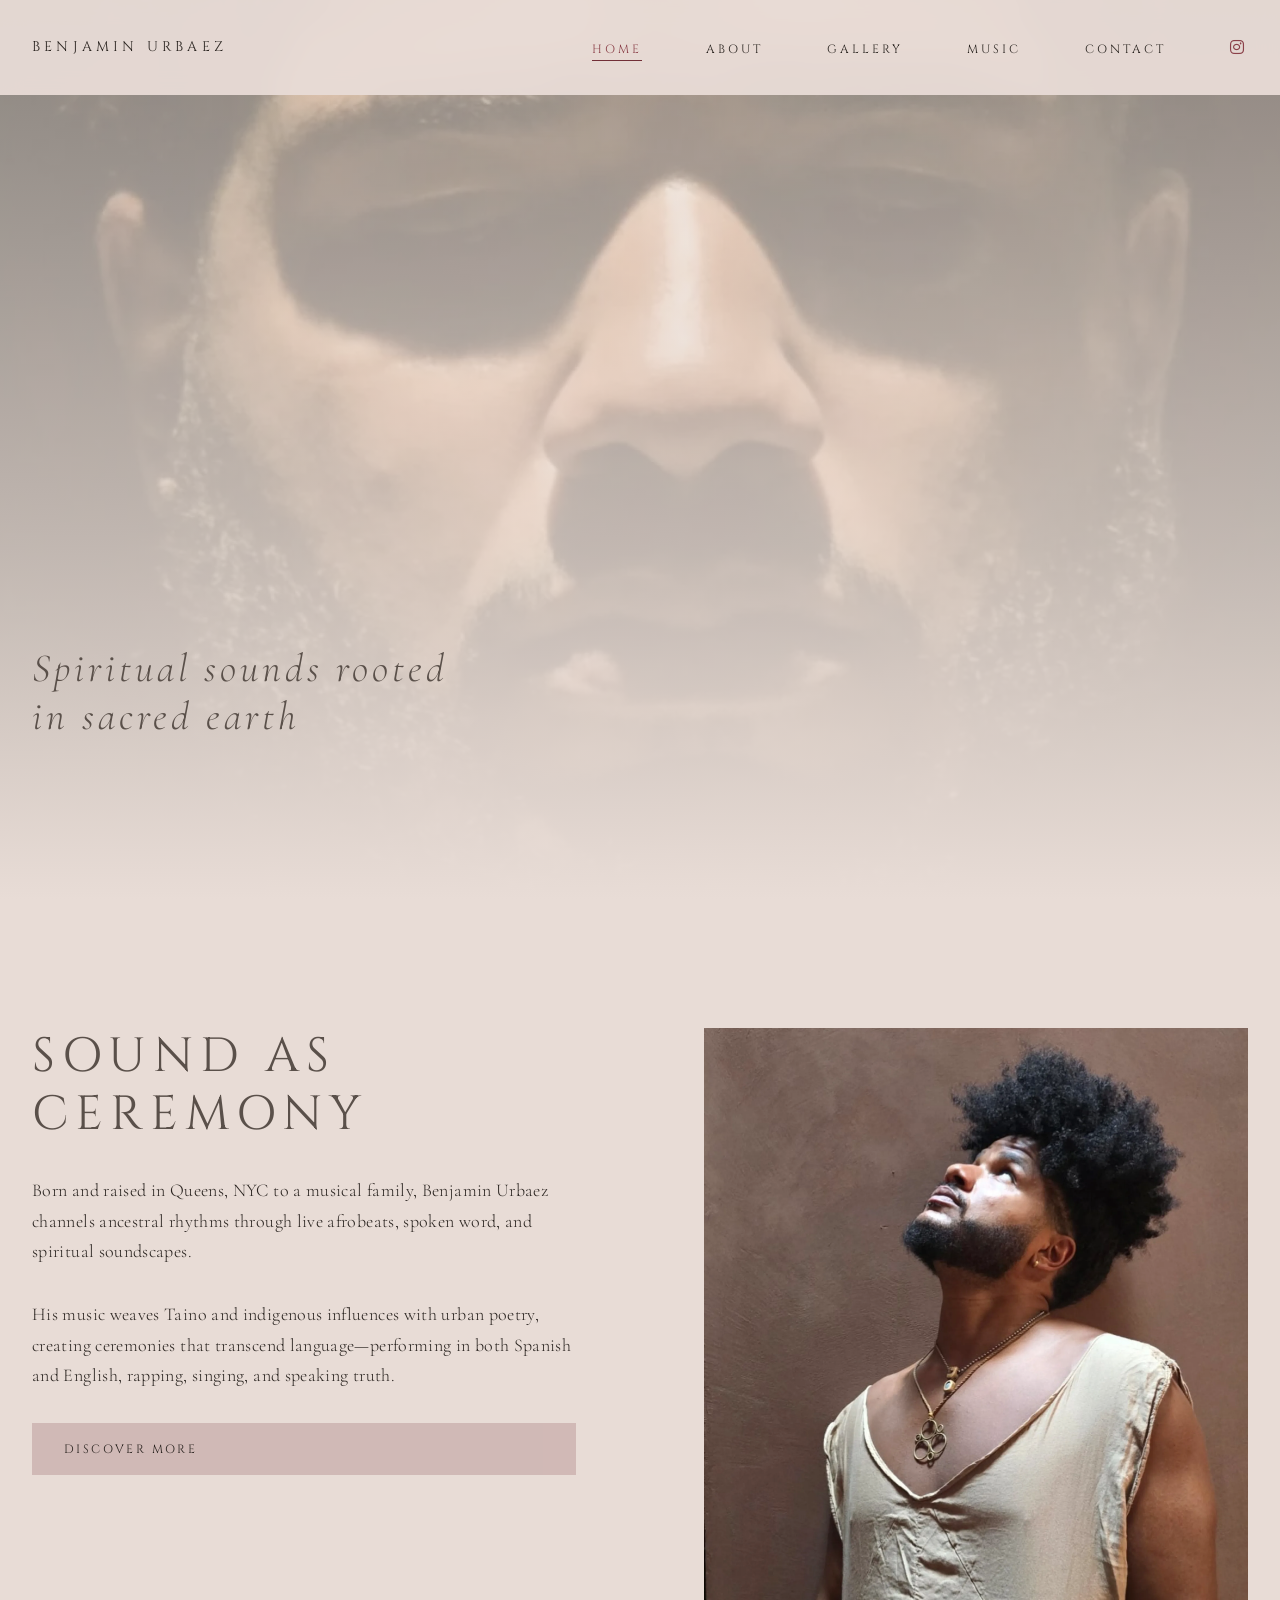
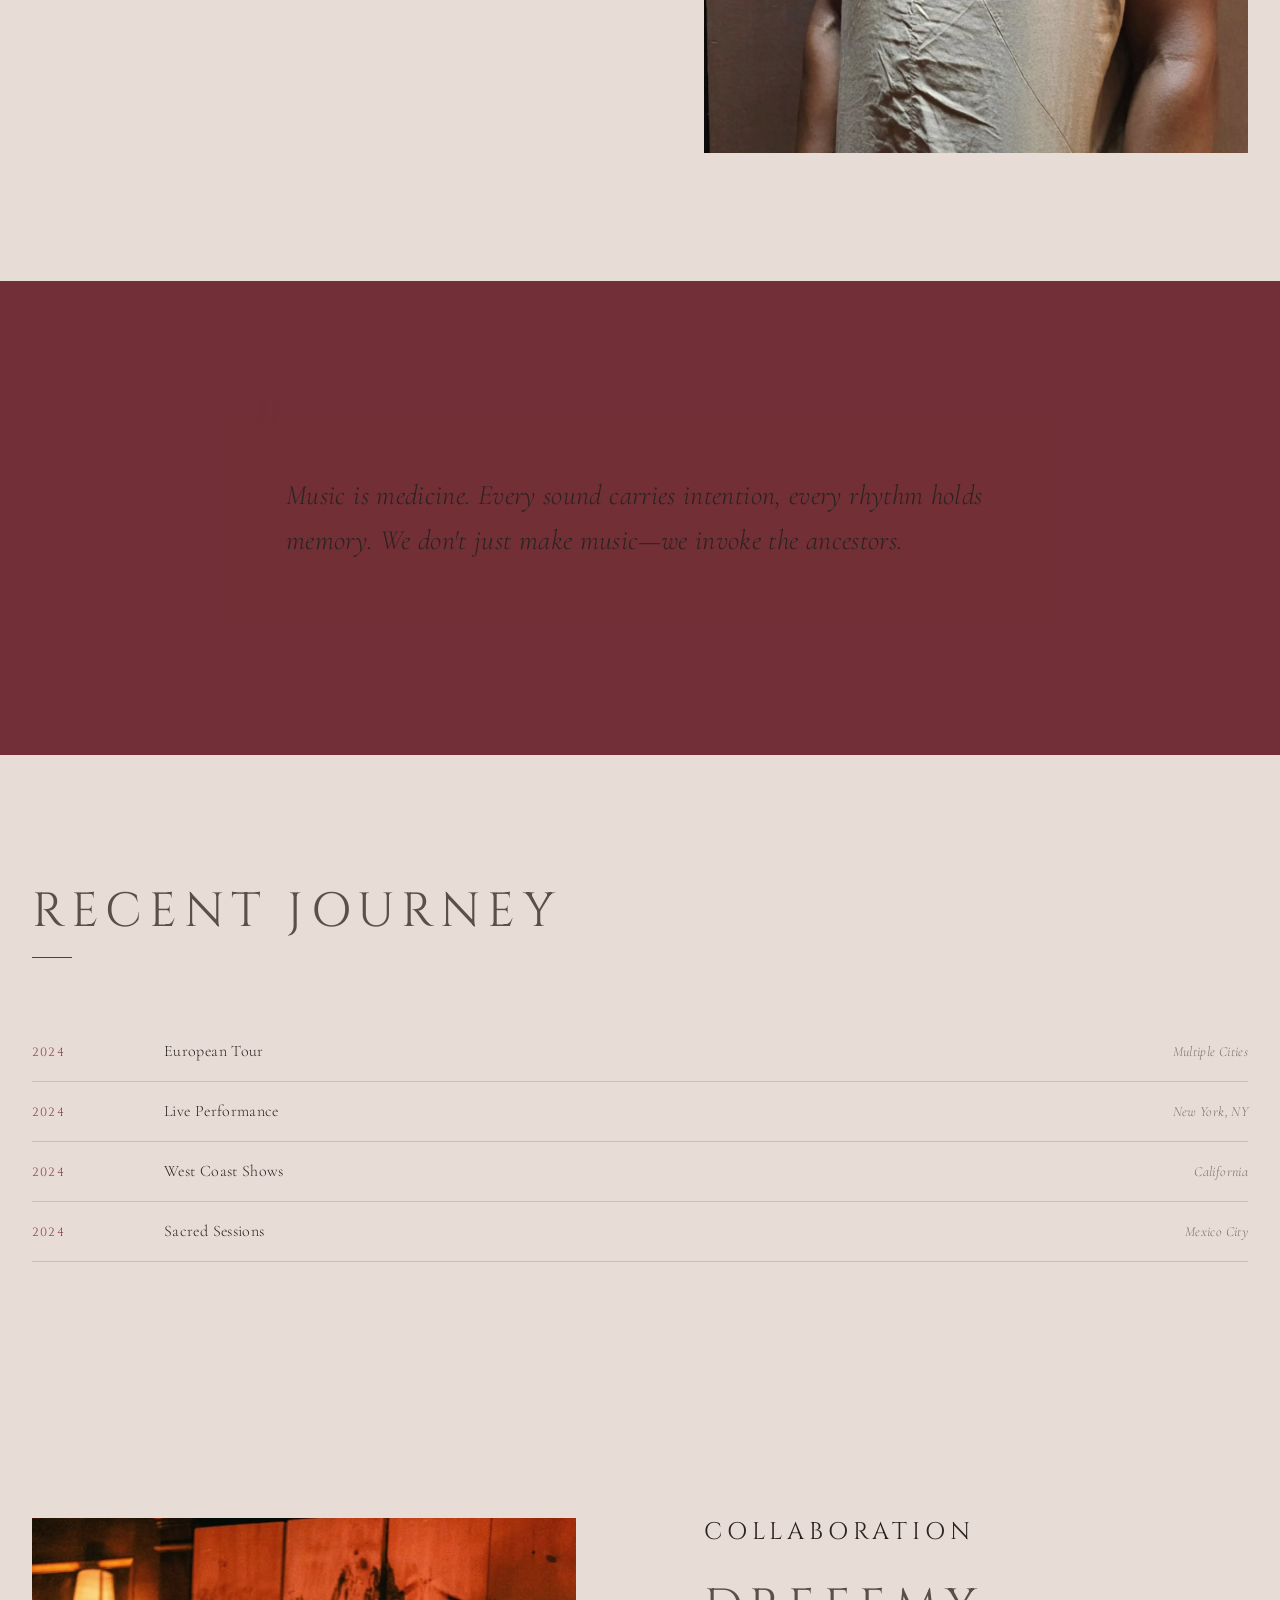
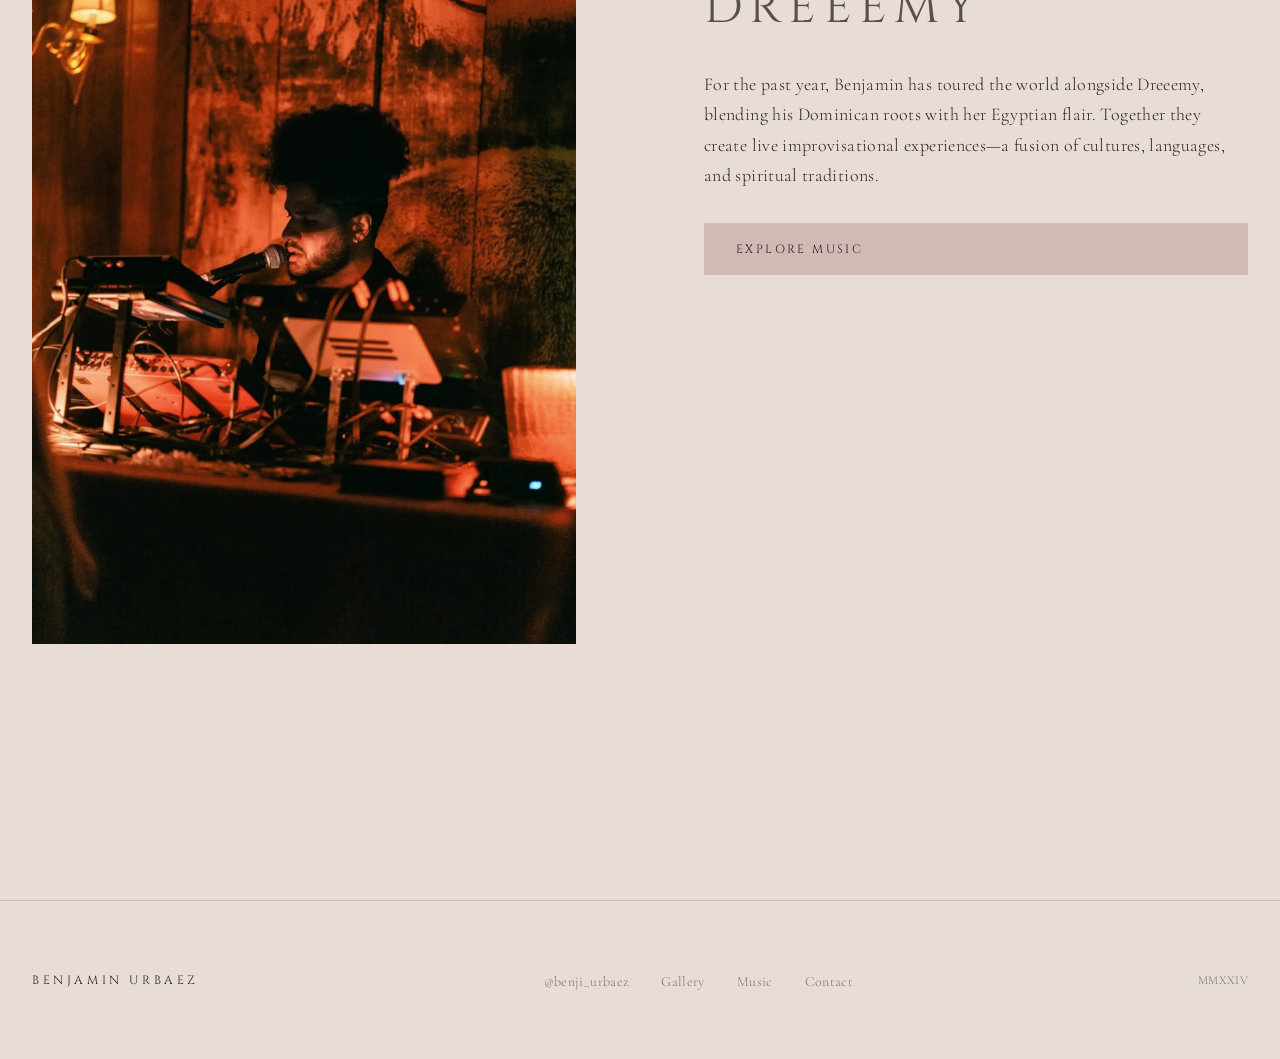
==== commit 4b697fca: "Optimize all images to WebP format (261MB → 48MB, 81% reduction) Convert 98 images from JPEG/JPG to " ====
--- a/index.html
+++ b/index.html
@@ -3,20 +3,25 @@
 <head>
   <meta charset="UTF-8">
   <meta name="viewport" content="width=device-width, initial-scale=1.0">
-  <title>Benjamin Urbaez | Spiritual Music Artist</title>
-  <meta name="description" content="Benjamin Urbaez - Dominican-American spiritual music artist. Live afrobeats, spoken word, and indigenous-influenced soundscapes.">
+  <title>Benjamin Urbaez | Dominican-American Spiritual Music Artist & Global Performer</title>
+  <meta name="description" content="Benjamin Urbaez - Dominican-American spiritual music artist from Queens, NYC. Live afrobeats, spoken word, and indigenous-influenced soundscapes. Global performer touring with Dreeemy.">
+  <meta name="keywords" content="Benjamin Urbaez, spiritual music, afrobeats, spoken word, Dominican-American artist, live music, NYC musician, global performer, Dreeemy, indigenous music">
+  <link rel="canonical" href="https://benjaminurbaez.com/">
+  <link rel="stylesheet" href="https://cdnjs.cloudflare.com/ajax/libs/font-awesome/6.5.1/css/all.min.css" integrity="sha512-DTOQO9RWCH3ppGqcWaEA1BIZOC6xxalwEsw9c2QQeAIftl+Vegovlnee1c9QX4TctnWMn13TZye+giMm8e2LwA==" crossorigin="anonymous" referrerpolicy="no-referrer">
   <link rel="stylesheet" href="styles.css">
 </head>
 <body>
 
-  <nav class="nav">
+  <nav class="nav nav--sticky">
     <div class="container nav__inner">
-      <a href="index.html" class="nav__logo">Benjamin Urbaez</a>
+      <a href="/" class="nav__logo">Benjamin Urbaez</a>
       <ul class="nav__links">
-        <li><a href="index.html" class="nav__link active">Home</a></li>
-        <li><a href="about.html" class="nav__link">About</a></li>
-        <li><a href="music.html" class="nav__link">Music</a></li>
-        <li><a href="contact.html" class="nav__link">Contact</a></li>
+        <li><a href="/" class="nav__link active">Home</a></li>
+        <li><a href="/about/" class="nav__link">About</a></li>
+        <li><a href="/gallery/" class="nav__link">Gallery</a></li>
+        <li><a href="/music/" class="nav__link">Music</a></li>
+        <li><a href="/contact/" class="nav__link">Contact</a></li>
+        <li><a href="https://www.instagram.com/benji_urbaez/" target="_blank" rel="noopener" class="nav__link nav__link--instagram" aria-label="Instagram"><i class="fa-brands fa-instagram"></i></a></li>
       </ul>
       <button class="nav__toggle" aria-label="Toggle navigation">
         <span></span>
@@ -28,7 +33,7 @@
 
   <section class="hero">
     <div class="hero__background">
-      <img src="assets/benjaminurbaez_02.jpeg" alt="Benjamin Urbaez" class="hero__image">
+      <img src="assets/benjaminurbaez_02.webp" alt="Benjamin Urbaez Dominican-American spiritual music artist in meditative close-up portrait wearing ancestral bone necklace" class="hero__image">
       <div class="hero__overlay"></div>
     </div>
     <div class="container hero__content">
@@ -47,10 +52,10 @@
           <p class="animate-fade-in-up animate-delay-2">
             His music weaves Taino and indigenous influences with urban poetry, creating ceremonies that transcend language—performing in both Spanish and English, rapping, singing, and speaking truth.
           </p>
-          <a href="about.html" class="social-link animate-fade-in-up animate-delay-3">Discover More</a>
+          <a href="/about/" class="social-link animate-fade-in-up animate-delay-3">Discover More</a>
         </div>
         <div class="content-block__image animate-fade-in-up animate-delay-2">
-          <img src="assets/benjaminurbaez_05.jpeg" alt="Benjamin Urbaez portrait">
+          <img src="assets/benjaminurbaez_05.webp" alt="Benjamin Urbaez looking upward in earth-toned linen against terracotta wall, spiritual portrait of Dominican-American musician from Queens NYC">
         </div>
       </div>
     </div>
@@ -60,7 +65,6 @@
     <div class="container container--narrow">
       <div class="quote">
         <p class="quote__text">Music is medicine. Every sound carries intention, every rhythm holds memory. We don't just make music—we invoke the ancestors.</p>
-        <p class="quote__attribution">— Benjamin Urbaez</p>
       </div>
     </div>
   </section>
@@ -105,10 +109,10 @@
           <p>
             For the past year, Benjamin has toured the world alongside Dreeemy, blending his Dominican roots with her Egyptian flair. Together they create live improvisational experiences—a fusion of cultures, languages, and spiritual traditions.
           </p>
-          <a href="music.html" class="social-link">Explore Music</a>
+          <a href="/music/" class="social-link">Explore Music</a>
         </div>
         <div class="content-block__image">
-          <img src="assets/benjaminurbaez_04.jpeg" alt="Benjamin Urbaez performing">
+          <img src="assets/frominoaphoto/benjaminurbaezinoaphoto_00003.webp" alt="Benjamin Urbaez performing spoken word into microphone with warm amber lighting at live spiritual music event">
         </div>
       </div>
     </div>
@@ -118,8 +122,10 @@
     <div class="container footer__inner">
       <span class="footer__logo">Benjamin Urbaez</span>
       <ul class="footer__links">
-        <li><a href="https://www.instagram.com/benji_urbaez/" target="_blank" rel="noopener" class="footer__link">Instagram</a></li>
-        <li><a href="contact.html" class="footer__link">Contact</a></li>
+        <li><a href="https://www.instagram.com/benji_urbaez/" target="_blank" rel="noopener" class="footer__link">@benji_urbaez</a></li>
+        <li><a href="/gallery/" class="footer__link">Gallery</a></li>
+        <li><a href="/music/" class="footer__link">Music</a></li>
+        <li><a href="/contact/" class="footer__link">Contact</a></li>
       </ul>
       <span class="footer__copy">MMXXIV</span>
     </div>
--- a/styles.css
+++ b/styles.css
@@ -252,8 +252,8 @@
 
 /* Page Header */
 .page-header {
-  padding-top: calc(var(--space-xl) + 80px);
-  padding-bottom: var(--space-lg);
+  padding-top: calc(80px + var(--space-md));
+  padding-bottom: var(--space-md);
 }
 
 .page-header__title {
@@ -273,10 +273,26 @@
 
 .section--burgundy {
   background: var(--burgundy);
+  color: var(--cream);
+}
+
+.section--burgundy h2,
+.section--burgundy h3,
+.section--burgundy p,
+.section--burgundy a {
+  color: var(--cream);
 }
 
 .section--brown {
   background: var(--brown);
+  color: var(--cream);
+}
+
+.section--brown h2,
+.section--brown h3,
+.section--brown p,
+.section--brown a {
+  color: var(--cream);
 }
 
 .section__header {
@@ -316,7 +332,7 @@
   display: grid;
   grid-template-columns: 1fr 1fr;
   gap: var(--space-xl);
-  align-items: center;
+  align-items: start;
 }
 
 .content-block--reverse {
@@ -601,6 +617,129 @@
   max-width: 100%;
 }
 
+/* Gallery Layout */
+.gallery-layout {
+  display: grid;
+  grid-template-columns: 2fr 1fr;
+  gap: var(--space-lg);
+}
+
+.gallery-grid {
+  columns: 3;
+  column-gap: var(--space-sm);
+}
+
+.gallery-grid__item {
+  break-inside: avoid;
+  margin-bottom: var(--space-sm);
+}
+
+.gallery-grid__item img {
+  width: 100%;
+  display: block;
+  filter: grayscale(10%);
+  transition: filter 0.4s ease, transform 0.4s ease, opacity 0.6s ease;
+  opacity: 0;
+}
+
+.gallery-grid__item img.loaded {
+  opacity: 1;
+}
+
+.gallery-grid__item:hover img {
+  filter: grayscale(0%);
+  transform: scale(1.02);
+}
+
+.gallery-grid__item {
+  overflow: hidden;
+}
+
+.gallery-sidebar {
+  display: flex;
+  flex-direction: column;
+  gap: var(--space-lg);
+}
+
+.gallery-sidebar__embed {
+  min-height: 400px;
+}
+
+.gallery-sidebar__poem {
+  display: flex;
+  flex-direction: column;
+  gap: var(--space-md);
+}
+
+.gallery-sidebar__poem-text {
+  font-style: italic;
+  font-size: 1rem;
+  line-height: 1.8;
+  color: var(--text-muted);
+}
+
+.gallery-sidebar__poem-text strong {
+  font-weight: 600;
+  color: var(--text);
+  font-style: normal;
+}
+
+.gallery-sidebar__meta {
+  font-family: var(--font-display);
+  font-size: 0.7rem;
+  letter-spacing: 0.15em;
+  text-transform: uppercase;
+  color: var(--grey-warm);
+}
+
+.gallery-credit {
+  font-family: var(--font-display);
+  font-size: 0.875rem;
+  letter-spacing: 0.15em;
+  text-transform: uppercase;
+  text-align: center;
+  padding: var(--space-lg) 0;
+  border-top: 1px solid rgba(114, 47, 55, 0.2);
+  color: var(--text-muted);
+}
+
+.gallery-credit a {
+  color: var(--burgundy-light);
+}
+
+.gallery-credit a:hover {
+  color: var(--burgundy);
+}
+
+/* Page Header Subtitle */
+.page-header__subtitle {
+  font-family: var(--font-body);
+  font-size: clamp(1rem, 2vw, 1.25rem);
+  font-weight: 300;
+  font-style: italic;
+  color: var(--text-muted);
+  margin-bottom: var(--space-sm);
+}
+
+/* Sticky Nav */
+.nav--sticky {
+  background: rgba(232, 220, 214, 0.95);
+  backdrop-filter: blur(10px);
+  -webkit-backdrop-filter: blur(10px);
+}
+
+/* Nav Instagram Link */
+.nav__link--instagram {
+  color: var(--burgundy-light);
+  font-size: 1rem;
+}
+
+/* About page top-aligned hero */
+.page-header--top-align {
+  display: flex;
+  align-items: flex-start;
+}
+
 /* Footer */
 .footer {
   padding: var(--space-lg) 0;
@@ -693,6 +832,18 @@
 
   .contact-grid {
     grid-template-columns: 1fr;
+  }
+
+  .gallery-layout {
+    grid-template-columns: 1fr;
+  }
+
+  .gallery-sidebar {
+    position: static;
+  }
+
+  .gallery-grid {
+    columns: 2;
   }
 }
 
@@ -741,6 +892,10 @@
     transform: rotate(-45deg) translate(5px, -5px);
   }
 
+  .gallery-grid {
+    columns: 1;
+  }
+
   .tour-item {
     grid-template-columns: 1fr;
     gap: var(--space-xs);
